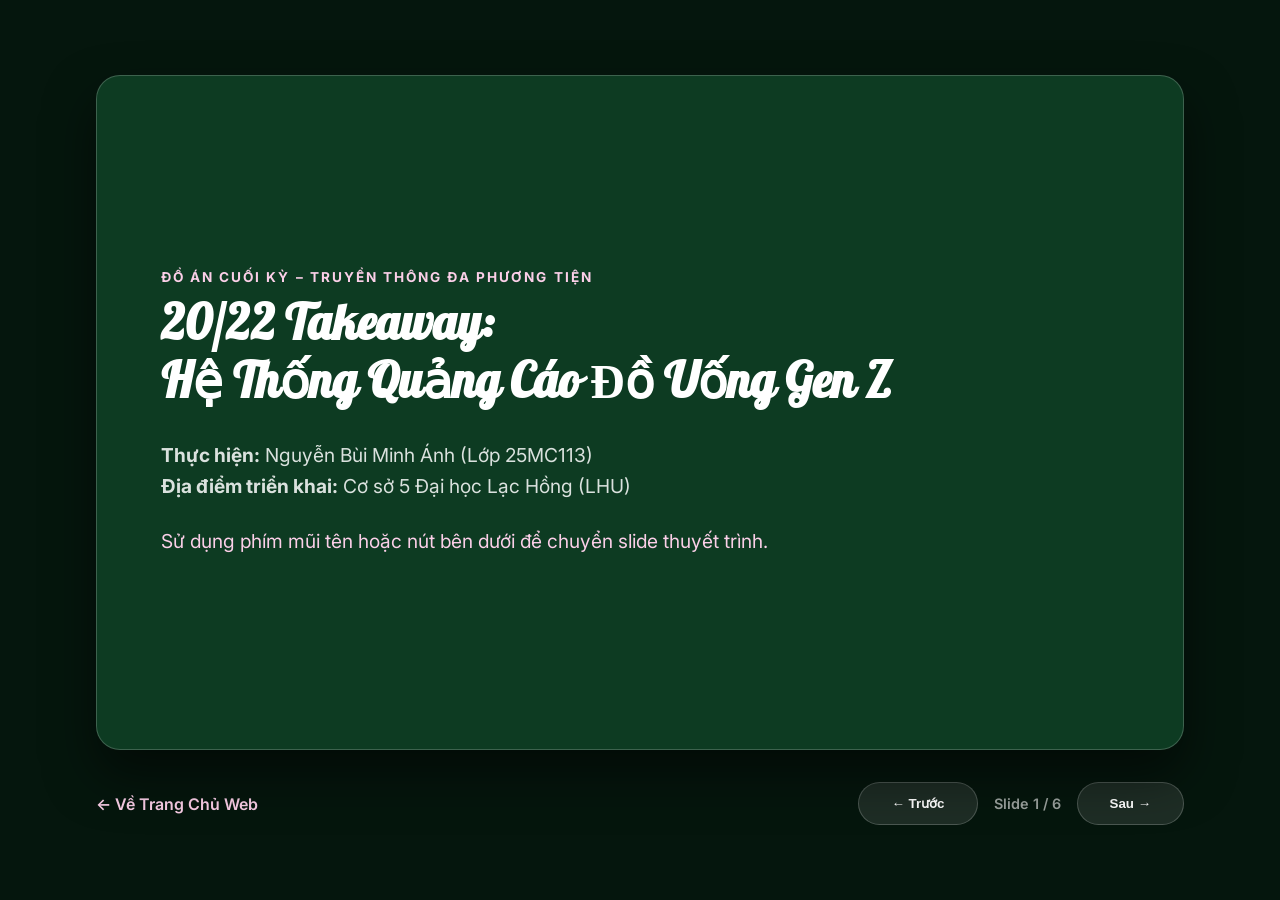
==== presentation.html @ feba26a1 "Add files via upload" ====
<!DOCTYPE html>
<html lang="vi">
<head>
    <meta charset="UTF-8">
    <meta name="viewport" content="width=device-width, initial-scale=1.0">
    <title>Slide Trình Chiếu Đồ Án | 20/22 Takeaway</title>
    <link href="https://fonts.googleapis.com/css2?family=Inter:wght@400;600;700&family=Galada&display=swap" rel="stylesheet">
    <style>
        * { margin: 0; padding: 0; box-sizing: border-box; }
        body { font-family: 'Inter', sans-serif; background: #05160D; color: #fff; height: 100vh; overflow: hidden; display: flex; flex-direction: column; justify-content: center; align-items: center; }
        .slide-container { width: 85vw; max-width: 1100px; height: 75vh; background: #0D3B22; border: 1px solid rgba(255,255,255,0.2); border-radius: 24px; padding: 4rem; display: flex; flex-direction: column; justify-content: space-between; position: relative; box-shadow: 0 25px 50px rgba(0,0,0,0.5); }
        .slide { display: none; flex-direction: column; height: 100%; justify-content: center; }
        .slide.active { display: flex; animation: fadeIn 0.5s ease-out; }
        @keyframes fadeIn { from { opacity: 0; transform: translateY(10px); } to { opacity: 1; transform: translateY(0); } }
        
        .slide-header { font-size: 0.85rem; letter-spacing: 0.15em; color: #fbcfe8; font-weight: 700; text-transform: uppercase; margin-bottom: 1rem; }
        .slide-title { font-family: 'Galada', cursive; font-size: 3rem; color: #fff; margin-bottom: 1.5rem; line-height: 1.2; }
        .slide-body { font-size: 1.2rem; color: rgba(255,255,255,0.85); line-height: 1.6; }
        .slide-body ul { padding-left: 1.5rem; margin-top: 1rem; }
        .slide-body li { margin-bottom: 0.8rem; }
        
        .controls { display: flex; justify-content: space-between; align-items: center; width: 85vw; max-width: 1100px; margin-top: 2rem; }
        .nav-btn { background: rgba(255,255,255,0.1); border: 1px solid rgba(255,255,255,0.2); color: #fff; padding: 0.8rem 2rem; border-radius: 100px; font-weight: 600; cursor: pointer; transition: all 0.3s; }
        .nav-btn:hover { background: #fbcfe8; color: #05160D; }
        .slide-counter { font-size: 0.9rem; color: rgba(255,255,255,0.6); font-weight: 600; }
        .home-link { color: #fbcfe8; text-decoration: none; font-weight: 600; }
        .home-link:hover { text-decoration: underline; }
    </style>
</head>
<body>
    <div class="slide-container">
        <!-- Slide 1 -->
        <div class="slide active" id="slide-1">
            <div class="slide-header">Đồ Án Cuối Kỳ – Truyền Thông Đa Phương Tiện</div>
            <h1 class="slide-title">20/22 Takeaway:<br>Hệ Thống Quảng Cáo Đồ Uống Gen Z</h1>
            <div class="slide-body">
                <p><strong>Thực hiện:</strong> Nguyễn Bùi Minh Ánh (Lớp 25MC113)</p>
                <p><strong>Địa điểm triển khai:</strong> Cơ sở 5 Đại học Lạc Hồng (LHU)</p>
                <p style="margin-top: 1.5rem; color: #fbcfe8;">Sử dụng phím mũi tên hoặc nút bên dưới để chuyển slide thuyết trình.</p>
            </div>
        </div>

        <!-- Slide 2 -->
        <div class="slide" id="slide-2">
            <div class="slide-header">Phần A – Cơ sở lý thuyết & Định hướng</div>
            <h2 class="slide-title">Tổng Quan & Insight Khách Hàng</h2>
            <div class="slide-body">
                <ul>
                    <li><strong>Mô hình:</strong> Xe đẩy takeaway tập trung vào Matcha, Coffee và Milktea, phục vụ nhanh tại trường học.</li>
                    <li><strong>Insight khách hàng:</strong> <em>“Tôi muốn mua một món uống hợp gu, giá vừa túi tiền và có thể chọn nhanh mà không phải đọc quá nhiều thông tin.”</em></li>
                    <li><strong>Định vị giá:</strong> 20k – 22k cực kỳ phù hợp với học sinh, sinh viên và giảng viên.</li>
                </ul>
            </div>
        </div>

        <!-- Slide 3 -->
        <div class="slide" id="slide-3">
            <div class="slide-header">Phần A – Cơ sở lý thuyết & Định hướng</div>
            <h2 class="slide-title">Hệ Thống Màu Sắc Nhận Diện</h2>
            <div class="slide-body">
                <ul>
                    <li><strong>Xanh Matcha (#1E5E3A):</strong> Màu nhận diện chủ đạo, tạo liên tưởng đến trà và nguyên liệu tự nhiên.</li>
                    <li><strong>Kem tươi (#F3EEE1) & Be (#F7F4E9):</strong> Nền trung tính, tạo cảm giác nhẹ nhàng, sạch sẽ và hiện đại.</li>
                    <li><strong>Đen nhám (#222222) & Nâu cà phê (#5C3A21):</strong> Tăng tương phản, làm nổi bật giá và nhóm cà phê.</li>
                </ul>
            </div>
        </div>

        <!-- Slide 4 -->
        <div class="slide" id="slide-4">
            <div class="slide-header">Phần B – Triển khai sản phẩm quảng cáo</div>
            <h2 class="slide-title">Key Visual & POSM Tại Điểm Bán</h2>
            <div class="slide-body">
                <ul>
                    <li><strong>Key Visual:</strong> Xe đẩy cách điệu phong cách collage/sticker, kết nối không gian online và offline.</li>
                    <li><strong>Cây dù xanh – vàng:</strong> Chi tiết POSM quan trọng giúp tăng nhận diện từ xa, tạo điểm nhấn màu sắc ngoài trời.</li>
                    <li><strong>Tính đồng bộ:</strong> Đảm bảo hình ảnh xe và dù xuất hiện nhất quán trên mọi ấn phẩm.</li>
                </ul>
            </div>
        </div>

        <!-- Slide 5 -->
        <div class="slide" id="slide-5">
            <div class="slide-header">Phần B – Triển khai sản phẩm quảng cáo</div>
            <h2 class="slide-title">Bộ Sưu Tập Sản Phẩm (Best Seller)</h2>
            <div class="slide-body">
                <ul>
                    <li><strong>Trà sữa Thái đỏ (22k):</strong> Sắc đỏ nổi bật, tạo điểm nhấn màu sắc.</li>
                    <li><strong>Trà bưởi hoa đào (20k):</strong> Lựa chọn trà trái cây thanh mát, nhẹ nhàng.</li>
                    <li><strong>Houjicha sữa hạt (22k):</strong> Đại diện nhóm trà rang ấm áp, cân bằng vị giác.</li>
                    <li><strong>Matcha Latte (20k):</strong> Món chủ lực đại diện cho thương hiệu 20/22.</li>
                </ul>
            </div>
        </div>

        <!-- Slide 6 -->
        <div class="slide" id="slide-6">
            <div class="slide-header">Kết luận</div>
            <h2 class="slide-title">Tổng Kết & Đánh Giá Hiệu Quả</h2>
            <div class="slide-body">
                <ul>
                    <li>Hệ thống quảng cáo đa kênh từ Social Post, Story Ads đến Brochure A5 và POSM thực tế.</li>
                    <li>Đảm bảo tính chân thực sản phẩm, rõ ràng về giá và kích thích hành động mua hàng tức thì.</li>
                    <li>Cảm ơn Thầy Cô và Hội Đồng đã lắng nghe!</li>
                </ul>
            </div>
        </div>
    </div>

    <div class="controls">
        <a href="index.html" class="home-link">&larr; Về Trang Chủ Web</a>
        <div style="display: flex; gap: 1rem; align-items: center;">
            <button class="nav-btn" id="prev-btn">&larr; Trước</button>
            <span class="slide-counter" id="slide-counter">Slide 1 / 6</span>
            <button class="nav-btn" id="next-btn">Sau &rarr;</button>
        </div>
    </div>

    <script>
        let currentSlide = 0;
        const slides = document.querySelectorAll('.slide');
        const counter = document.getElementById('slide-counter');

        function showSlide(index) {
            slides.forEach((slide, i) => {
                slide.classList.toggle('active', i === index);
            });
            counter.textContent = `Slide ${index + 1} / ${slides.length}`;
        }

        document.getElementById('next-btn').addEventListener('click', () => {
            currentSlide = (currentSlide + 1) % slides.length;
            showSlide(currentSlide);
        });

        document.getElementById('prev-btn').addEventListener('click', () => {
            currentSlide = (currentSlide - 1 + slides.length) % slides.length;
            showSlide(currentSlide);
        });

        document.addEventListener('keydown', (e) => {
            if (e.key === 'ArrowRight') {
                currentSlide = (currentSlide + 1) % slides.length;
                showSlide(currentSlide);
            } else if (e.key === 'ArrowLeft') {
                currentSlide = (currentSlide - 1 + slides.length) % slides.length;
                showSlide(currentSlide);
            }
        });
    </script>
</body>
</html>
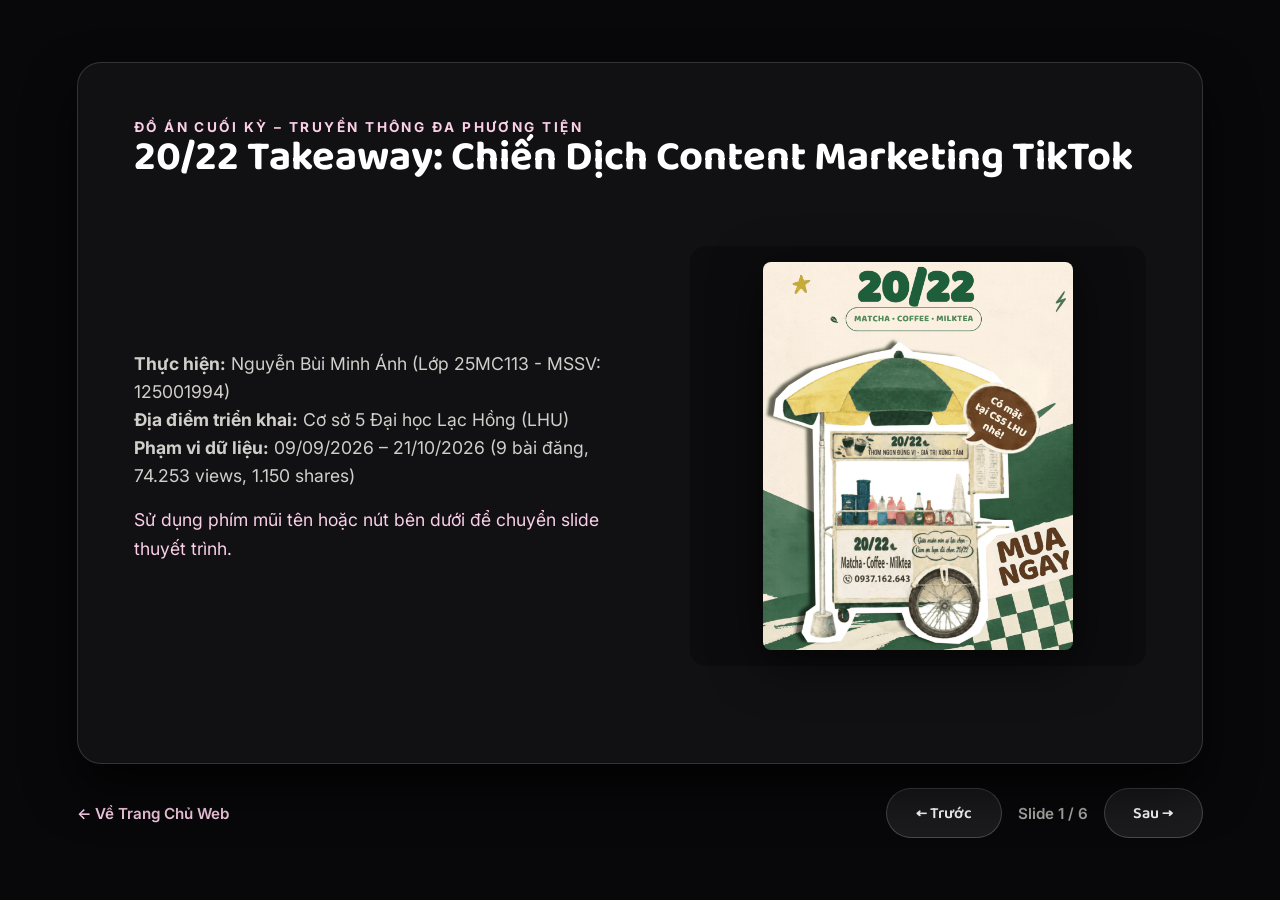
==== commit 6f3c559d: "Add files via upload" ====
--- a/presentation.html
+++ b/presentation.html
@@ -4,26 +4,110 @@
     <meta charset="UTF-8">
     <meta name="viewport" content="width=device-width, initial-scale=1.0">
     <title>Slide Trình Chiếu Đồ Án | 20/22 Takeaway</title>
-    <link href="https://fonts.googleapis.com/css2?family=Inter:wght@400;600;700&family=Galada&display=swap" rel="stylesheet">
+    <link rel="preconnect" href="https://fonts.googleapis.com">
+    <link rel="preconnect" href="https://fonts.gstatic.com" crossorigin>
+    <link href="https://fonts.googleapis.com/css2?family=Baloo+2:wght@400;600;700;800&family=Inter:wght@400;500;600&display=swap" rel="stylesheet">
     <style>
         * { margin: 0; padding: 0; box-sizing: border-box; }
-        body { font-family: 'Inter', sans-serif; background: #05160D; color: #fff; height: 100vh; overflow: hidden; display: flex; flex-direction: column; justify-content: center; align-items: center; }
-        .slide-container { width: 85vw; max-width: 1100px; height: 75vh; background: #0D3B22; border: 1px solid rgba(255,255,255,0.2); border-radius: 24px; padding: 4rem; display: flex; flex-direction: column; justify-content: space-between; position: relative; box-shadow: 0 25px 50px rgba(0,0,0,0.5); }
-        .slide { display: none; flex-direction: column; height: 100%; justify-content: center; }
+        body {
+            font-family: 'Inter', sans-serif;
+            background: #08080a;
+            color: #f3f1ea;
+            height: 100vh;
+            overflow: hidden;
+            display: flex;
+            flex-direction: column;
+            justify-content: center;
+            align-items: center;
+        }
+        .slide-container {
+            width: 88vw;
+            max-width: 1250px;
+            height: 78vh;
+            background: #111114;
+            border: 1px solid rgba(255,255,255,0.15);
+            border-radius: 24px;
+            padding: 3.5rem;
+            display: flex;
+            flex-direction: column;
+            justify-content: space-between;
+            position: relative;
+            box-shadow: 0 25px 50px rgba(0,0,0,0.7);
+        }
+        .slide { display: none; flex-direction: column; height: 100%; justify-content: space-between; }
         .slide.active { display: flex; animation: fadeIn 0.5s ease-out; }
         @keyframes fadeIn { from { opacity: 0; transform: translateY(10px); } to { opacity: 1; transform: translateY(0); } }
         
-        .slide-header { font-size: 0.85rem; letter-spacing: 0.15em; color: #fbcfe8; font-weight: 700; text-transform: uppercase; margin-bottom: 1rem; }
-        .slide-title { font-family: 'Galada', cursive; font-size: 3rem; color: #fff; margin-bottom: 1.5rem; line-height: 1.2; }
-        .slide-body { font-size: 1.2rem; color: rgba(255,255,255,0.85); line-height: 1.6; }
-        .slide-body ul { padding-left: 1.5rem; margin-top: 1rem; }
-        .slide-body li { margin-bottom: 0.8rem; }
+        .slide-header {
+            font-size: 0.85rem;
+            letter-spacing: 0.18em;
+            color: #fbcfe8;
+            font-weight: 700;
+            text-transform: uppercase;
+        }
+        .slide-title {
+            font-family: 'Baloo 2', cursive, sans-serif;
+            font-size: 2.6rem;
+            color: #fff;
+            margin-bottom: 0.5rem;
+            line-height: 1.1;
+        }
+        .slide-body {
+            font-size: 1.1rem;
+            color: rgba(243,241,234,0.85);
+            line-height: 1.6;
+            flex-grow: 1;
+            display: flex;
+            align-items: center;
+            gap: 3rem;
+            margin-top: 1rem;
+        }
+        .slide-content-text { flex: 1.2; }
+        .slide-content-image {
+            flex: 1;
+            height: 100%;
+            max-height: 420px;
+            display: flex;
+            justify-content: center;
+            align-items: center;
+            background: rgba(0,0,0,0.3);
+            border-radius: 16px;
+            padding: 1rem;
+        }
+        .slide-content-image img {
+            max-width: 100%;
+            max-height: 100%;
+            object-fit: contain; /* KHÔNG CẮT XÉN HÌNH */
+            filter: drop-shadow(0 12px 25px rgba(0,0,0,0.6));
+            border-radius: 8px;
+        }
+
+        .slide-body ul { padding-left: 1.5rem; margin-top: 0.5rem; }
+        .slide-body li { margin-bottom: 0.7rem; }
         
-        .controls { display: flex; justify-content: space-between; align-items: center; width: 85vw; max-width: 1100px; margin-top: 2rem; }
-        .nav-btn { background: rgba(255,255,255,0.1); border: 1px solid rgba(255,255,255,0.2); color: #fff; padding: 0.8rem 2rem; border-radius: 100px; font-weight: 600; cursor: pointer; transition: all 0.3s; }
-        .nav-btn:hover { background: #fbcfe8; color: #05160D; }
-        .slide-counter { font-size: 0.9rem; color: rgba(255,255,255,0.6); font-weight: 600; }
-        .home-link { color: #fbcfe8; text-decoration: none; font-weight: 600; }
+        .controls {
+            display: flex;
+            justify-content: space-between;
+            align-items: center;
+            width: 88vw;
+            max-width: 1250px;
+            margin-top: 1.5rem;
+        }
+        .nav-btn {
+            background: rgba(255,255,255,0.08);
+            border: 1px solid rgba(255,255,255,0.2);
+            color: #fff;
+            padding: 0.7rem 1.8rem;
+            border-radius: 100px;
+            font-weight: 600;
+            cursor: pointer;
+            transition: all 0.3s;
+            font-family: 'Baloo 2', cursive, sans-serif;
+            font-size: 1rem;
+        }
+        .nav-btn:hover { background: #fbcfe8; color: #08080a; }
+        .slide-counter { font-size: 0.95rem; color: rgba(243,241,234,0.7); font-weight: 600; }
+        .home-link { color: #fbcfe8; text-decoration: none; font-weight: 600; font-size: 0.95rem; }
         .home-link:hover { text-decoration: underline; }
     </style>
 </head>
@@ -31,78 +115,123 @@
     <div class="slide-container">
         <!-- Slide 1 -->
         <div class="slide active" id="slide-1">
-            <div class="slide-header">Đồ Án Cuối Kỳ – Truyền Thông Đa Phương Tiện</div>
-            <h1 class="slide-title">20/22 Takeaway:<br>Hệ Thống Quảng Cáo Đồ Uống Gen Z</h1>
-            <div class="slide-body">
-                <p><strong>Thực hiện:</strong> Nguyễn Bùi Minh Ánh (Lớp 25MC113)</p>
-                <p><strong>Địa điểm triển khai:</strong> Cơ sở 5 Đại học Lạc Hồng (LHU)</p>
-                <p style="margin-top: 1.5rem; color: #fbcfe8;">Sử dụng phím mũi tên hoặc nút bên dưới để chuyển slide thuyết trình.</p>
+            <div>
+                <div class="slide-header">Đồ Án Cuối Kỳ – Truyền Thông Đa Phương Tiện</div>
+                <h1 class="slide-title">20/22 Takeaway: Chiến Dịch Content Marketing TikTok</h1>
+            </div>
+            <div class="slide-body">
+                <div class="slide-content-text">
+                    <p><strong>Thực hiện:</strong> Nguyễn Bùi Minh Ánh (Lớp 25MC113 - MSSV: 125001994)</p>
+                    <p><strong>Địa điểm triển khai:</strong> Cơ sở 5 Đại học Lạc Hồng (LHU)</p>
+                    <p><strong>Phạm vi dữ liệu:</strong> 09/09/2026 – 21/10/2026 (9 bài đăng, 74.253 views, 1.150 shares)</p>
+                    <p style="margin-top: 1rem; color: #fbcfe8;">Sử dụng phím mũi tên hoặc nút bên dưới để chuyển slide thuyết trình.</p>
+                </div>
+                <div class="slide-content-image">
+                    <img src="assets/images/key-visual.png" alt="Key Visual">
+                </div>
             </div>
         </div>
 
         <!-- Slide 2 -->
         <div class="slide" id="slide-2">
-            <div class="slide-header">Phần A – Cơ sở lý thuyết & Định hướng</div>
-            <h2 class="slide-title">Tổng Quan & Insight Khách Hàng</h2>
-            <div class="slide-body">
-                <ul>
-                    <li><strong>Mô hình:</strong> Xe đẩy takeaway tập trung vào Matcha, Coffee và Milktea, phục vụ nhanh tại trường học.</li>
-                    <li><strong>Insight khách hàng:</strong> <em>“Tôi muốn mua một món uống hợp gu, giá vừa túi tiền và có thể chọn nhanh mà không phải đọc quá nhiều thông tin.”</em></li>
-                    <li><strong>Định vị giá:</strong> 20k – 22k cực kỳ phù hợp với học sinh, sinh viên và giảng viên.</li>
-                </ul>
+            <div>
+                <div class="slide-header">Phần A – Cơ sở lý thuyết & Định hướng</div>
+                <h2 class="slide-title">Tổng Quan & Insight Khách Hàng</h2>
+            </div>
+            <div class="slide-body">
+                <div class="slide-content-text">
+                    <ul>
+                        <li><strong>Mô hình:</strong> Xe đẩy takeaway tập trung vào Matcha, Coffee và Milktea, phục vụ nhanh tại trường học.</li>
+                        <li><strong>Insight định hướng:</strong> <em>“Tôi muốn mua một món uống hợp gu, giá vừa túi tiền và có thể chọn nhanh mà không phải đọc quá nhiều thông tin.”</em></li>
+                        <li><strong>Định vị giá:</strong> 20k – 22k cực kỳ phù hợp với học sinh, sinh viên.</li>
+                    </ul>
+                </div>
+                <div class="slide-content-image">
+                    <img src="assets/images/post-best-seller.png" alt="Best Seller">
+                </div>
             </div>
         </div>
 
         <!-- Slide 3 -->
         <div class="slide" id="slide-3">
-            <div class="slide-header">Phần A – Cơ sở lý thuyết & Định hướng</div>
-            <h2 class="slide-title">Hệ Thống Màu Sắc Nhận Diện</h2>
-            <div class="slide-body">
-                <ul>
-                    <li><strong>Xanh Matcha (#1E5E3A):</strong> Màu nhận diện chủ đạo, tạo liên tưởng đến trà và nguyên liệu tự nhiên.</li>
-                    <li><strong>Kem tươi (#F3EEE1) & Be (#F7F4E9):</strong> Nền trung tính, tạo cảm giác nhẹ nhàng, sạch sẽ và hiện đại.</li>
-                    <li><strong>Đen nhám (#222222) & Nâu cà phê (#5C3A21):</strong> Tăng tương phản, làm nổi bật giá và nhóm cà phê.</li>
-                </ul>
+            <div>
+                <div class="slide-header">Phần B – Phân tích chiến dịch TikTok</div>
+                <h2 class="slide-title">Hiệu Suất Định Dạng & Share Rate</h2>
+            </div>
+            <div class="slide-body">
+                <div class="slide-content-text">
+                    <ul>
+                        <li><strong>Tổng quan 9 bài:</strong> 74.253 views, 1.581 likes, 231 comments, 1.150 shares.</li>
+                        <li><strong>Share Rate tổng hợp:</strong> 1.55%, vượt chuẩn ngành F&B (0.8% - 1.2%).</li>
+                        <li><strong>Video ngắn:</strong> Đóng góp lớn nhất về tổng views (68.262 views, Share Rate 1.45%).</li>
+                        <li><strong>Carousel:</strong> Share Rate cao nhất (3.81%) nhưng phụ thuộc vào biên độ mẫu.</li>
+                    </ul>
+                </div>
+                <div class="slide-content-image">
+                    <img src="assets/images/brand-guideline.png" alt="Brand Guideline">
+                </div>
             </div>
         </div>
 
         <!-- Slide 4 -->
         <div class="slide" id="slide-4">
-            <div class="slide-header">Phần B – Triển khai sản phẩm quảng cáo</div>
-            <h2 class="slide-title">Key Visual & POSM Tại Điểm Bán</h2>
-            <div class="slide-body">
-                <ul>
-                    <li><strong>Key Visual:</strong> Xe đẩy cách điệu phong cách collage/sticker, kết nối không gian online và offline.</li>
-                    <li><strong>Cây dù xanh – vàng:</strong> Chi tiết POSM quan trọng giúp tăng nhận diện từ xa, tạo điểm nhấn màu sắc ngoài trời.</li>
-                    <li><strong>Tính đồng bộ:</strong> Đảm bảo hình ảnh xe và dù xuất hiện nhất quán trên mọi ấn phẩm.</li>
-                </ul>
+            <div>
+                <div class="slide-header">Phần B – Triển khai POSM & Standee</div>
+                <h2 class="slide-title">Key Visual & Standee (850mm x 2000mm)</h2>
+            </div>
+            <div class="slide-body">
+                <div class="slide-content-text">
+                    <ul>
+                        <li><strong>Key Visual:</strong> Xe đẩy cách điệu phong cách collage/sticker, kết nối không gian online và offline.</li>
+                        <li><strong>Cây dù xanh – vàng:</strong> Chi tiết POSM quan trọng giúp tăng nhận diện từ xa ngoài trời.</li>
+                        <li><strong>Standee chuẩn 850x2000mm:</strong> Bố cục dọc tối ưu tại điểm bán Cơ sở 5 LHU.</li>
+                    </ul>
+                </div>
+                <div class="slide-content-image">
+                    <img src="assets/images/banner-standee-best-seller.png" alt="Standee">
+                </div>
             </div>
         </div>
 
         <!-- Slide 5 -->
         <div class="slide" id="slide-5">
-            <div class="slide-header">Phần B – Triển khai sản phẩm quảng cáo</div>
-            <h2 class="slide-title">Bộ Sưu Tập Sản Phẩm (Best Seller)</h2>
-            <div class="slide-body">
-                <ul>
-                    <li><strong>Trà sữa Thái đỏ (22k):</strong> Sắc đỏ nổi bật, tạo điểm nhấn màu sắc.</li>
-                    <li><strong>Trà bưởi hoa đào (20k):</strong> Lựa chọn trà trái cây thanh mát, nhẹ nhàng.</li>
-                    <li><strong>Houjicha sữa hạt (22k):</strong> Đại diện nhóm trà rang ấm áp, cân bằng vị giác.</li>
-                    <li><strong>Matcha Latte (20k):</strong> Món chủ lực đại diện cho thương hiệu 20/22.</li>
-                </ul>
+            <div>
+                <div class="slide-header">Phần B – Ấn phẩm số & Phễu nội dung</div>
+                <h2 class="slide-title">Social Posts (4:5) & Phễu TOFU - MOFU - BOFU</h2>
+            </div>
+            <div class="slide-body">
+                <div class="slide-content-text">
+                    <ul>
+                        <li><strong>Post đơn món (4:5):</strong> Tỷ lệ chuẩn Instagram/Facebook, hiển thị trọn vẹn ly sản phẩm và giá 20k-22k.</li>
+                        <li><strong>TOFU (Nhận biết):</strong> Trạm Năng Lượng (bối cảnh học đường).</li>
+                        <li><strong>MOFU (Cân nhắc):</strong> Trạm Nạp Vị Ngon (trải nghiệm Matcha Caramel).</li>
+                        <li><strong>BOFU (Chuyển đổi):</strong> Trạm Cứu Cánh (tích đủ 8 thẻ nhận ly lớn).</li>
+                    </ul>
+                </div>
+                <div class="slide-content-image">
+                    <img src="assets/images/brochure-a5.png" alt="Brochure A5">
+                </div>
             </div>
         </div>
 
         <!-- Slide 6 -->
         <div class="slide" id="slide-6">
-            <div class="slide-header">Kết luận</div>
-            <h2 class="slide-title">Tổng Kết & Đánh Giá Hiệu Quả</h2>
-            <div class="slide-body">
-                <ul>
-                    <li>Hệ thống quảng cáo đa kênh từ Social Post, Story Ads đến Brochure A5 và POSM thực tế.</li>
-                    <li>Đảm bảo tính chân thực sản phẩm, rõ ràng về giá và kích thích hành động mua hàng tức thì.</li>
-                    <li>Cảm ơn Thầy Cô và Hội Đồng đã lắng nghe!</li>
-                </ul>
+            <div>
+                <div class="slide-header">Kết luận</div>
+                <h2 class="slide-title">Quy Tắc Giữ – Sửa – Bỏ & Tổng Kết</h2>
+            </div>
+            <div class="slide-body">
+                <div class="slide-content-text">
+                    <ul>
+                        <li><strong>GIỮ:</strong> Tiếp tục phát triển nội dung Trạm Năng Lượng (Bài #6, #8 views và shares cao).</li>
+                        <li><strong>SỬA:</strong> Tối ưu Hook 3s đầu cho Trạm Nạp Vị Ngon.</li>
+                        <li><strong>BỎ / THAY ĐỔI:</strong> Chuyển đổi poster ảnh đơn/carousel thông tin thuần túy sang video tình huống.</li>
+                        <li>Cảm ơn Thầy Cô và Hội Đồng đã lắng nghe!</li>
+                    </ul>
+                </div>
+                <div class="slide-content-image">
+                    <img src="assets/images/post-matcha-latte.png" alt="Matcha Latte">
+                </div>
             </div>
         </div>
     </div>
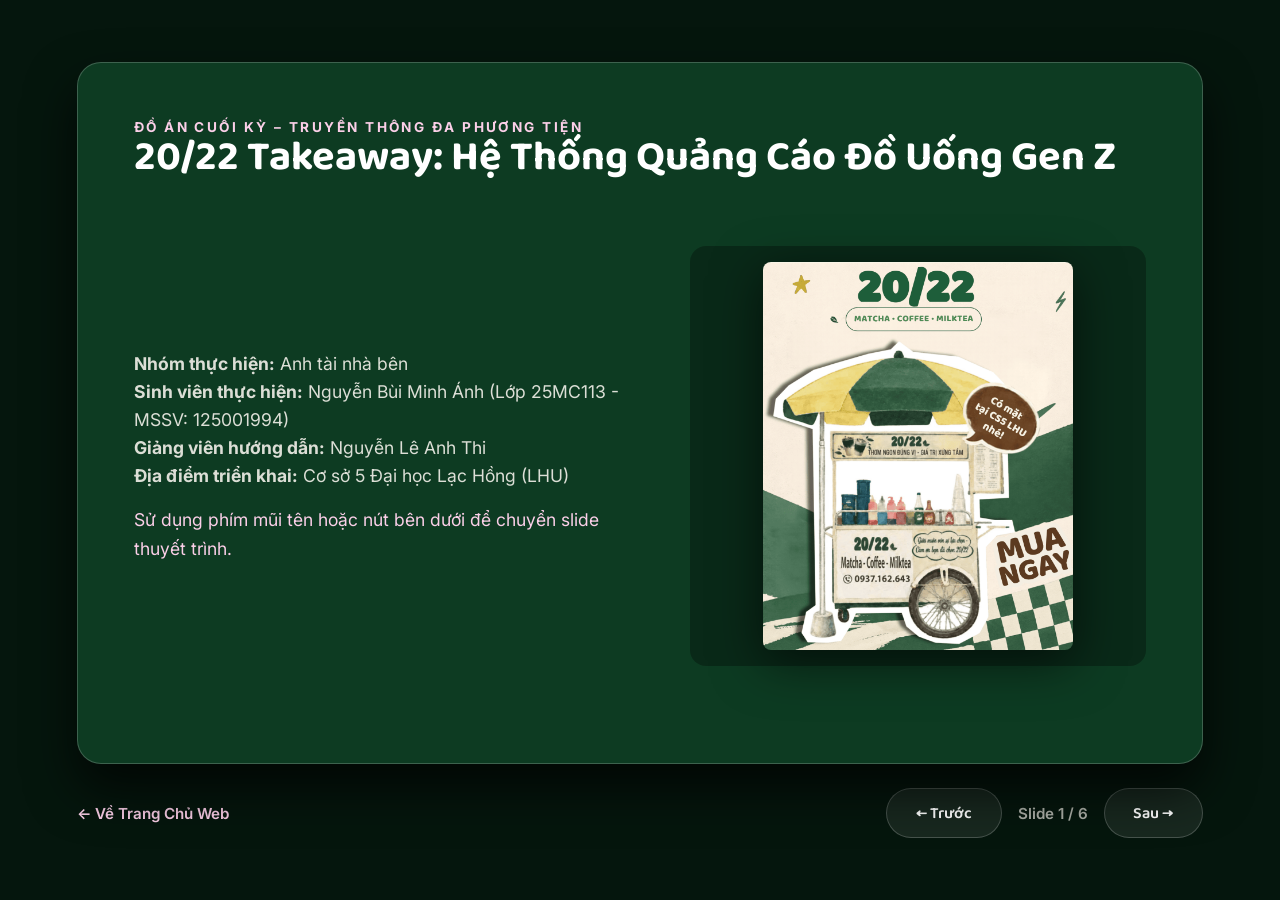
==== commit 88a84462: "Add files via upload" ====
--- a/presentation.html
+++ b/presentation.html
@@ -11,7 +11,7 @@
         * { margin: 0; padding: 0; box-sizing: border-box; }
         body {
             font-family: 'Inter', sans-serif;
-            background: #08080a;
+            background: #05160D;
             color: #f3f1ea;
             height: 100vh;
             overflow: hidden;
@@ -24,8 +24,8 @@
             width: 88vw;
             max-width: 1250px;
             height: 78vh;
-            background: #111114;
-            border: 1px solid rgba(255,255,255,0.15);
+            background: #0D3B22;
+            border: 1px solid rgba(255,255,255,0.2);
             border-radius: 24px;
             padding: 3.5rem;
             display: flex;
@@ -54,7 +54,7 @@
         }
         .slide-body {
             font-size: 1.1rem;
-            color: rgba(243,241,234,0.85);
+            color: rgba(243,241,234,0.9);
             line-height: 1.6;
             flex-grow: 1;
             display: flex;
@@ -105,7 +105,7 @@
             font-family: 'Baloo 2', cursive, sans-serif;
             font-size: 1rem;
         }
-        .nav-btn:hover { background: #fbcfe8; color: #08080a; }
+        .nav-btn:hover { background: #fbcfe8; color: #05160D; }
         .slide-counter { font-size: 0.95rem; color: rgba(243,241,234,0.7); font-weight: 600; }
         .home-link { color: #fbcfe8; text-decoration: none; font-weight: 600; font-size: 0.95rem; }
         .home-link:hover { text-decoration: underline; }
@@ -117,13 +117,14 @@
         <div class="slide active" id="slide-1">
             <div>
                 <div class="slide-header">Đồ Án Cuối Kỳ – Truyền Thông Đa Phương Tiện</div>
-                <h1 class="slide-title">20/22 Takeaway: Chiến Dịch Content Marketing TikTok</h1>
-            </div>
-            <div class="slide-body">
-                <div class="slide-content-text">
-                    <p><strong>Thực hiện:</strong> Nguyễn Bùi Minh Ánh (Lớp 25MC113 - MSSV: 125001994)</p>
+                <h1 class="slide-title">20/22 Takeaway: Hệ Thống Quảng Cáo Đồ Uống Gen Z</h1>
+            </div>
+            <div class="slide-body">
+                <div class="slide-content-text">
+                    <p><strong>Nhóm thực hiện:</strong> Anh tài nhà bên</p>
+                    <p><strong>Sinh viên thực hiện:</strong> Nguyễn Bùi Minh Ánh (Lớp 25MC113 - MSSV: 125001994)</p>
+                    <p><strong>Giảng viên hướng dẫn:</strong> Nguyễn Lê Anh Thi</p>
                     <p><strong>Địa điểm triển khai:</strong> Cơ sở 5 Đại học Lạc Hồng (LHU)</p>
-                    <p><strong>Phạm vi dữ liệu:</strong> 09/09/2026 – 21/10/2026 (9 bài đăng, 74.253 views, 1.150 shares)</p>
                     <p style="margin-top: 1rem; color: #fbcfe8;">Sử dụng phím mũi tên hoặc nút bên dưới để chuyển slide thuyết trình.</p>
                 </div>
                 <div class="slide-content-image">
@@ -135,7 +136,7 @@
         <!-- Slide 2 -->
         <div class="slide" id="slide-2">
             <div>
-                <div class="slide-header">Phần A – Cơ sở lý thuyết & Định hướng</div>
+                <div class="slide-header">Phần A – Cơ sở lý thuyết & Định hướng (20%)</div>
                 <h2 class="slide-title">Tổng Quan & Insight Khách Hàng</h2>
             </div>
             <div class="slide-body">
@@ -155,16 +156,15 @@
         <!-- Slide 3 -->
         <div class="slide" id="slide-3">
             <div>
-                <div class="slide-header">Phần B – Phân tích chiến dịch TikTok</div>
-                <h2 class="slide-title">Hiệu Suất Định Dạng & Share Rate</h2>
-            </div>
-            <div class="slide-body">
-                <div class="slide-content-text">
-                    <ul>
-                        <li><strong>Tổng quan 9 bài:</strong> 74.253 views, 1.581 likes, 231 comments, 1.150 shares.</li>
-                        <li><strong>Share Rate tổng hợp:</strong> 1.55%, vượt chuẩn ngành F&B (0.8% - 1.2%).</li>
-                        <li><strong>Video ngắn:</strong> Đóng góp lớn nhất về tổng views (68.262 views, Share Rate 1.45%).</li>
-                        <li><strong>Carousel:</strong> Share Rate cao nhất (3.81%) nhưng phụ thuộc vào biên độ mẫu.</li>
+                <div class="slide-header">Phần A – Cơ sở lý thuyết & Định hướng (20%)</div>
+                <h2 class="slide-title">Hệ Thống Màu Sắc Nhận Diện</h2>
+            </div>
+            <div class="slide-body">
+                <div class="slide-content-text">
+                    <ul>
+                        <li><strong>Xanh Matcha (#1E5E3A):</strong> Màu nhận diện chủ đạo, tạo liên tưởng đến trà và nguyên liệu tự nhiên.</li>
+                        <li><strong>Kem tươi (#F3EEE1) & Be (#F7F4E9):</strong> Nền trung tính, tạo cảm giác nhẹ nhàng, sạch sẽ.</li>
+                        <li><strong>Đen nhám (#222222) & Nâu cà phê (#5C3A21):</strong> Tăng tương phản, làm nổi bật giá và nhóm cà phê.</li>
                     </ul>
                 </div>
                 <div class="slide-content-image">
@@ -176,7 +176,7 @@
         <!-- Slide 4 -->
         <div class="slide" id="slide-4">
             <div>
-                <div class="slide-header">Phần B – Triển khai POSM & Standee</div>
+                <div class="slide-header">Phần B – Triển khai sản phẩm quảng cáo (80%)</div>
                 <h2 class="slide-title">Key Visual & Standee (850mm x 2000mm)</h2>
             </div>
             <div class="slide-body">
@@ -196,16 +196,15 @@
         <!-- Slide 5 -->
         <div class="slide" id="slide-5">
             <div>
-                <div class="slide-header">Phần B – Ấn phẩm số & Phễu nội dung</div>
-                <h2 class="slide-title">Social Posts (4:5) & Phễu TOFU - MOFU - BOFU</h2>
+                <div class="slide-header">Phần B – Triển khai sản phẩm quảng cáo (80%)</div>
+                <h2 class="slide-title">Social Posts (4:5) & Brochure A5</h2>
             </div>
             <div class="slide-body">
                 <div class="slide-content-text">
                     <ul>
                         <li><strong>Post đơn món (4:5):</strong> Tỷ lệ chuẩn Instagram/Facebook, hiển thị trọn vẹn ly sản phẩm và giá 20k-22k.</li>
-                        <li><strong>TOFU (Nhận biết):</strong> Trạm Năng Lượng (bối cảnh học đường).</li>
-                        <li><strong>MOFU (Cân nhắc):</strong> Trạm Nạp Vị Ngon (trải nghiệm Matcha Caramel).</li>
-                        <li><strong>BOFU (Chuyển đổi):</strong> Trạm Cứu Cánh (tích đủ 8 thẻ nhận ly lớn).</li>
+                        <li><strong>Brochure A5:</strong> Tài liệu cầm tay hỗ trợ gọi món trực tiếp tại xe đẩy.</li>
+                        <li><strong>Story Ads (9:16):</strong> Thu hút nhanh chóng trên màn hình di động.</li>
                     </ul>
                 </div>
                 <div class="slide-content-image">
@@ -218,14 +217,13 @@
         <div class="slide" id="slide-6">
             <div>
                 <div class="slide-header">Kết luận</div>
-                <h2 class="slide-title">Quy Tắc Giữ – Sửa – Bỏ & Tổng Kết</h2>
-            </div>
-            <div class="slide-body">
-                <div class="slide-content-text">
-                    <ul>
-                        <li><strong>GIỮ:</strong> Tiếp tục phát triển nội dung Trạm Năng Lượng (Bài #6, #8 views và shares cao).</li>
-                        <li><strong>SỬA:</strong> Tối ưu Hook 3s đầu cho Trạm Nạp Vị Ngon.</li>
-                        <li><strong>BỎ / THAY ĐỔI:</strong> Chuyển đổi poster ảnh đơn/carousel thông tin thuần túy sang video tình huống.</li>
+                <h2 class="slide-title">Tổng Kết & Đánh Giá Hiệu Quả</h2>
+            </div>
+            <div class="slide-body">
+                <div class="slide-content-text">
+                    <ul>
+                        <li>Hệ thống quảng cáo đa kênh đồng bộ từ số hóa đến điểm bán thực tế.</li>
+                        <li>Đảm bảo tính chân thực sản phẩm, rõ ràng về giá và kích thích hành động mua hàng tức thì.</li>
                         <li>Cảm ơn Thầy Cô và Hội Đồng đã lắng nghe!</li>
                     </ul>
                 </div>
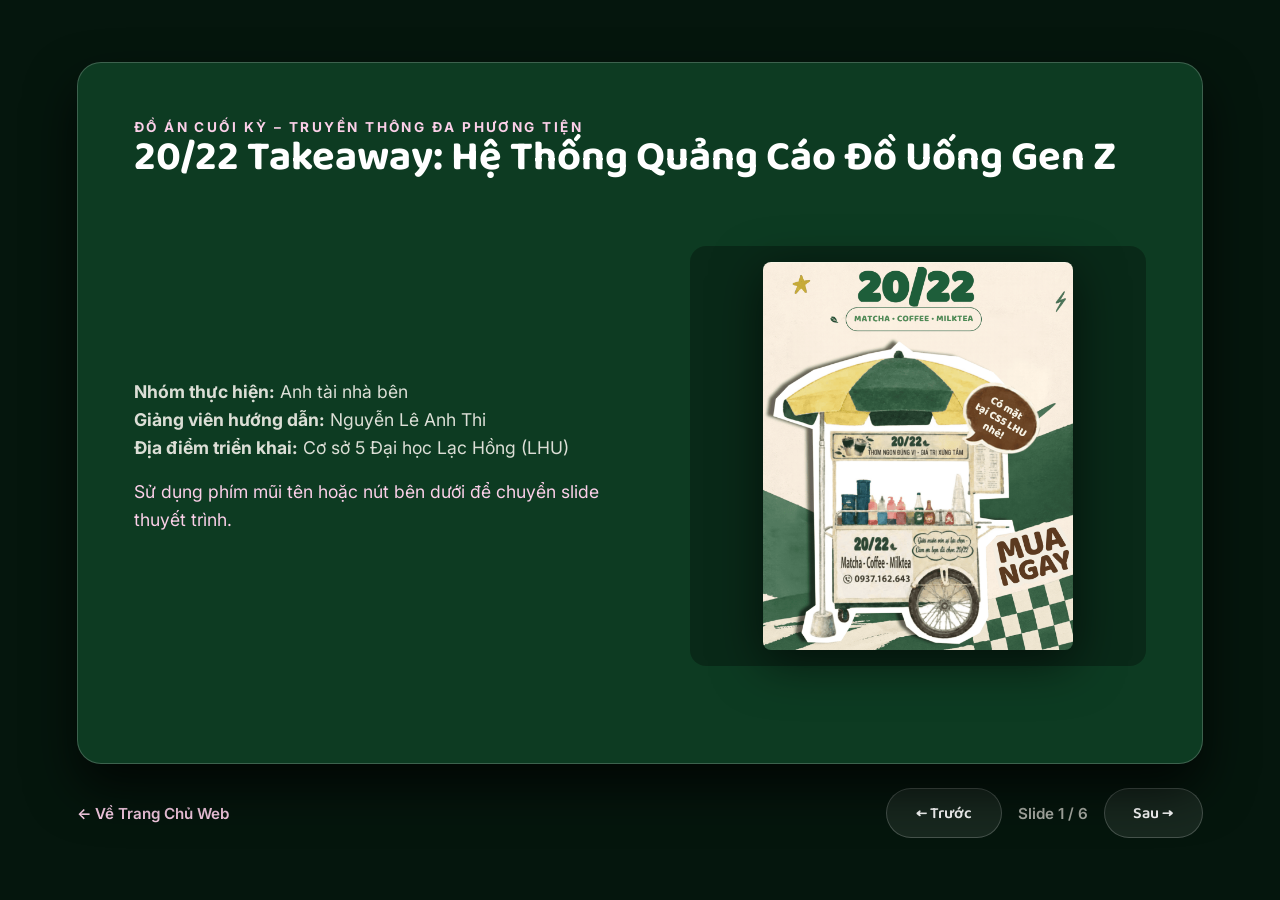
==== commit a3d633f7: "Add files via upload" ====
--- a/presentation.html
+++ b/presentation.html
@@ -122,7 +122,6 @@
             <div class="slide-body">
                 <div class="slide-content-text">
                     <p><strong>Nhóm thực hiện:</strong> Anh tài nhà bên</p>
-                    <p><strong>Sinh viên thực hiện:</strong> Nguyễn Bùi Minh Ánh (Lớp 25MC113 - MSSV: 125001994)</p>
                     <p><strong>Giảng viên hướng dẫn:</strong> Nguyễn Lê Anh Thi</p>
                     <p><strong>Địa điểm triển khai:</strong> Cơ sở 5 Đại học Lạc Hồng (LHU)</p>
                     <p style="margin-top: 1rem; color: #fbcfe8;">Sử dụng phím mũi tên hoặc nút bên dưới để chuyển slide thuyết trình.</p>
